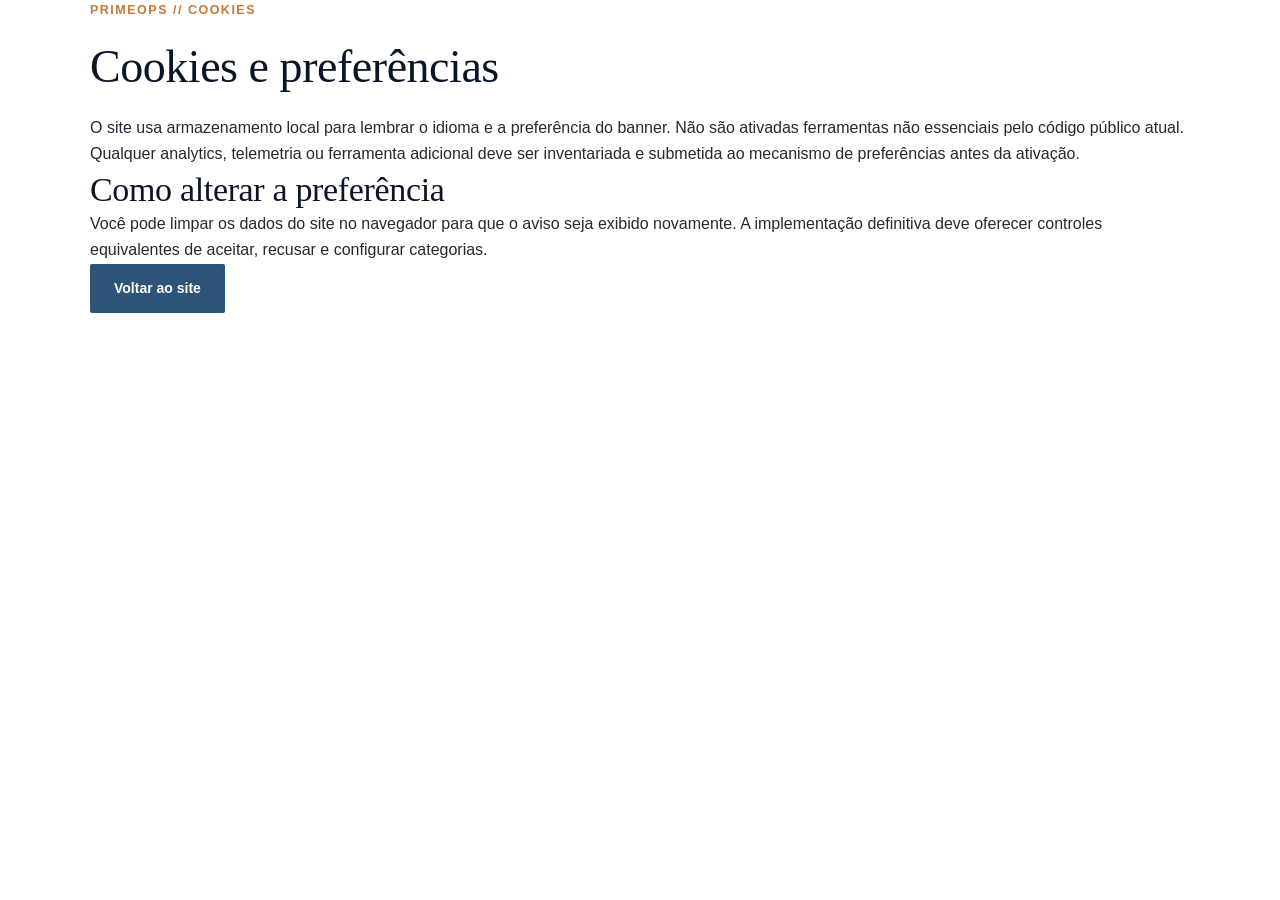
==== cookies.html @ 229255cd "Add audited website refactor and security policies" ====
<!doctype html>
<html lang="pt-BR">
<head><meta charset="utf-8"><meta name="viewport" content="width=device-width,initial-scale=1"><title>Cookies e preferências — PrimeOps</title><link rel="stylesheet" href="assets/css/styles.css"></head>
<body><main class="block"><div class="wrap"><p class="eyebrow">PRIMEOPS // COOKIES</p><h1>Cookies e preferências</h1><p>O site usa armazenamento local para lembrar o idioma e a preferência do banner. Não são ativadas ferramentas não essenciais pelo código público atual. Qualquer analytics, telemetria ou ferramenta adicional deve ser inventariada e submetida ao mecanismo de preferências antes da ativação.</p><h2>Como alterar a preferência</h2><p>Você pode limpar os dados do site no navegador para que o aviso seja exibido novamente. A implementação definitiva deve oferecer controles equivalentes de aceitar, recusar e configurar categorias.</p><p><a class="btn-primary" href="index.html">Voltar ao site</a></p></div></main></body></html>
---- assets/css/styles.css ----
:root{
    --navy:#0A1628;
    --navy-2:#10203A;
    --navy-dark:#060C17;
    --white:#FFFFFF;
    --paper:#F4F5F7;
    --graphite:#232A33;
    --slate:#475467;
    --blue-accent:#2E5578;
    --blue-accent-hover:#3A6790;
    --copper:#C47A3A;
    --green-ok:#10B981;
    --line-l:rgba(35,42,51,0.13);
    --line-d:rgba(255,255,255,0.12);
    --serif:'Fraunces', serif;
    --sans:'IBM Plex Sans', sans-serif;
    --mono:'IBM Plex Mono', monospace;
    --maxw:1180px;
  }
  *{margin:0;padding:0;box-sizing:border-box;}
  html{scroll-behavior:smooth; scroll-padding-top: 80px;}
  body{
    font-family:var(--sans);
    color:var(--graphite);
    background:var(--white);
    font-size:16px;
    line-height:1.65;
    -webkit-font-smoothing:antialiased;
  }
  a{color:inherit;text-decoration:none;}
  .wrap{max-width:var(--maxw);margin:0 auto;padding:0 40px;}
  @media (max-width:640px){ .wrap{padding:0 24px;} }

  /* HEADER & NAVIGATION */
  header{
    position:sticky;top:0;z-index:80;
    background:rgba(255,255,255,0.98);
    backdrop-filter:blur(8px);
    border-bottom:1px solid var(--line-l);
  }
  nav{
    max-width:var(--maxw);margin:0 auto;padding:12px 40px;
    display:flex;align-items:center;justify-content:space-between;
  }
  
  .brand-logo-wrap {
    display: flex;
    align-items: center;
  }
  .brand-logo-img {
    height: 48px;
    width: auto;
    display: block;
    object-fit: contain;
    border-radius: 2px;
  }

  .navlinks{display:flex;gap:32px;}
  .navlinks a{font-size:14px;color:var(--slate);transition:color .15s;font-weight:500;}
  .navlinks a:hover{color:var(--navy);}
  .nav-right{display:flex;align-items:center;gap:20px;}
  .lang-toggle{display:flex;gap:2px;font-family:var(--mono);font-size:11.5px;}
  .lang-toggle button{
    background:none;border:1px solid var(--line-l);
    padding:5px 9px;color:var(--slate);cursor:pointer;
  }
  .lang-toggle button.active{
    background:var(--navy);color:#fff;border-color:var(--navy);
  }
  .btn-contact{
    font-size:13.5px;color:var(--navy);
    border:0;border-bottom:1px solid var(--navy);
    background:transparent;padding:0 0 2px;cursor:pointer;font-weight:600;
  }
  @media (max-width:920px){ .navlinks{display:none;} }

  /* HERO */
  .hero{padding:70px 0 60px;}
  .hero-grid{
    display:grid;grid-template-columns:1.08fr 0.92fr;gap:50px;align-items:center;
  }
  @media (max-width:940px){ .hero-grid{grid-template-columns:1fr;gap:40px;} }

  .eyebrow{
    font-size:12.5px;letter-spacing:0.12em;color:var(--copper);
    margin-bottom:18px;font-weight:600;
  }
  h1{
    font-family:var(--serif);font-weight:500;
    font-size:clamp(32px,4vw,46px);
    line-height:1.22;color:var(--navy);
    letter-spacing:-0.01em;margin-bottom:20px;
  }
  .hero-sub{
    color:var(--slate);font-size:16px;max-width:48ch;
    line-height:1.7;margin-bottom:32px;
  }
  .hero-ctas{display:flex;gap:20px;align-items:center;flex-wrap:wrap;}
  .btn-primary{
    background:var(--blue-accent);color:#fff;
    padding:13px 24px;font-size:14px;font-weight:600;
    border-radius:2px;
    transition:background-color .15s ease;
    display:inline-block;cursor:pointer;border:none;
  }
  .btn-primary:hover{background:var(--blue-accent-hover);}
  .btn-ghost{font-size:14px;color:var(--navy);border-bottom:1px solid var(--line-l);padding-bottom:2px;}

  /* DIAGRAM PANEL PASTEL CLEAN */
  .diagram-panel{
    border:1px solid var(--line-l);border-radius:2px;
    padding:38px 28px;background:var(--paper);
  }
  .diagram{display:flex;flex-direction:column;align-items:center;}
  .d-top{
    display:flex;align-items:center;gap:8px;
    font-family:var(--serif);font-size:14px;letter-spacing:0.04em;color:var(--navy);
  }
  .d-dot{
    width:6px;height:6px;border-radius:50%;background:var(--copper);
  }
  @keyframes pulse { 0%,100% { opacity:0.3; } 50% { opacity:1; } }
  .d-trunk{width:1px;height:22px;background:var(--line-l);}
  .d-trunk.short{height:16px;}
  .d-branches{
    display:flex;width:100%;justify-content:space-between;
    border-top:1px solid var(--line-l);padding-top:0;
  }
  .d-branch{flex:1;display:flex;flex-direction:column;align-items:center;}
  .d-drop{width:1px;height:16px;background:var(--line-l);}
  .d-leaf{font-size:11.5px;color:var(--slate);margin-top:6px;text-align:center;}
  .d-node{
    font-family:var(--serif);font-size:14.5px;letter-spacing:0.03em;
    color:var(--navy);text-align:center;
  }

  /* METRICS STRIP */
  .metrics-strip{
    display:grid;grid-template-columns:repeat(4,1fr);
    background:var(--paper);border-top:1px solid var(--line-l);border-bottom:1px solid var(--line-l);padding:24px 0;
  }
  @media (max-width:760px){ .metrics-strip{grid-template-columns:repeat(2,1fr);gap:16px;} }
  .metric-item{text-align:center;padding:0 10px;}
  .metric-val{font-family:var(--serif);font-size:26px;color:var(--navy);font-weight:600;}
  .metric-lbl{font-size:11.5px;color:var(--slate);margin-top:2px;font-family:var(--mono);}

  section.block{padding:70px 0;}
  .head{max-width:660px;margin-bottom:36px;}
  h2{
    font-family:var(--serif);font-weight:500;
    font-size:clamp(26px,3vw,34px);line-height:1.28;
    color:var(--navy);letter-spacing:-0.01em;
  }
  .head p{color:var(--slate);font-size:15px;margin-top:10px;max-width:58ch;line-height:1.7;}

  /* VISIBILIDADE / EXPOSIÇÃO / DECISÃO */
  .vis-grid {
    display: grid;
    grid-template-columns: repeat(3, 1fr);
    gap: 24px;
    margin-top: 24px;
  }
  @media(max-width:768px){ .vis-grid { grid-template-columns: 1fr; } }
  .vis-card {
    border: 1px solid var(--line-l);
    border-radius: 2px;
    padding: 28px;
    background: var(--paper);
  }
  .vis-card h3 { font-family: var(--serif); font-size: 20px; color: var(--navy); margin-bottom: 6px; }
  .vis-card .sub { font-family: var(--mono); font-size: 11px; color: var(--copper); margin-bottom: 12px; font-weight: 600; }
  .vis-card p { font-size: 14px; color: var(--slate); line-height: 1.6; }

  /* WORKFLOWS 01-04 */
  .workflow-grid {
    display: grid;
    grid-template-columns: repeat(4, 1fr);
    gap: 18px;
    margin-top: 32px;
  }
  @media(max-width:900px){ .workflow-grid { grid-template-columns: repeat(2, 1fr); } }
  @media(max-width:540px){ .workflow-grid { grid-template-columns: 1fr; } }
  .wf-item {
    border-top: 2px solid var(--navy);
    padding-top: 14px;
  }
  .wf-num { font-family: var(--serif); font-size: 24px; color: var(--copper); font-weight: 600; margin-bottom: 6px; }
  .wf-item h4 { font-family: var(--sans); font-size: 15px; color: var(--navy); margin-bottom: 6px; font-weight: 600; }
  .wf-item p { font-size: 13px; color: var(--slate); line-height: 1.5; }

  /* SEÇÃO CHAT DEMO COM TRADUÇÃO COMPLETA */
  .agent-demo-section {
    background: var(--navy-dark);
    color: #EDEEF0;
    padding: 80px 0;
  }
  .agent-demo-section h2 { color: #F5F6F7; }
  .agent-demo-section p { color: #A9B2C0; }

  .chat-box-container {
    max-width: 680px;
    margin: 36px auto 0;
    background: #091220;
    border: 1px solid rgba(255,255,255,0.1);
    border-radius: 6px;
    padding: 24px;
    font-family: var(--sans);
    box-shadow: 0 20px 40px rgba(0,0,0,0.4);
  }
  .chat-header {
    display: flex; justify-content: space-between; align-items: center;
    border-bottom: 1px solid rgba(255,255,255,0.08); padding-bottom: 12px; margin-bottom: 20px;
    font-family: var(--mono); font-size: 12px; color: #A9B2C0;
  }
  .chat-status { display: flex; align-items: center; gap: 6px; color: var(--green-ok); }
  .chat-dot { width: 6px; height: 6px; border-radius: 50%; background: var(--green-ok); }

  .chat-messages { display: flex; flex-direction: column; gap: 16px; }
  .msg-bubble {
    max-width: 82%; padding: 12px 16px; border-radius: 4px; font-size: 13.5px; line-height: 1.5;
  }
  .msg-user {
    align-self: flex-end; background: var(--blue-accent); color: #fff; border-bottom-right-radius: 0;
  }
  .msg-agent {
    align-self: flex-start; background: rgba(255,255,255,0.05); border: 1px solid rgba(255,255,255,0.08); color: #E2E8F0; border-bottom-left-radius: 0;
  }
  .msg-time { font-family: var(--mono); font-size: 10px; opacity: 0.6; margin-top: 4px; text-align: right; }

  /* SETORES / TARGET INDUSTRIES */
  .industries-grid {
    display: grid;
    grid-template-columns: repeat(4, 1fr);
    gap: 20px;
    margin-top: 32px;
  }
  @media(max-width:900px){ .industries-grid { grid-template-columns: repeat(2, 1fr); } }
  @media(max-width:540px){ .industries-grid { grid-template-columns: 1fr; } }
  .ind-card {
    border: 1px solid var(--line-l);
    border-radius: 2px;
    padding: 24px 18px;
    background: var(--white);
  }
  .ind-icon { font-size: 28px; margin-bottom: 12px; }
  .ind-card h3 { font-family: var(--sans); font-size: 16px; color: var(--navy); margin-bottom: 8px; font-weight: 600; }
  .ind-card p { font-size: 13px; color: var(--slate); line-height: 1.55; }

  /* SOLUTIONS DETALHADAS */
  .solutions-grid {
    display: grid;
    grid-template-columns: repeat(2, 1fr);
    gap: 24px;
    margin-top: 24px;
  }
  @media(max-width:768px){ .solutions-grid { grid-template-columns: 1fr; } }
  .sol-card {
    border: 1px solid var(--line-l);
    border-radius: 2px;
    padding: 28px;
    background: var(--white);
    transition: transform 0.2s ease, border-color 0.2s ease;
  }
  .sol-card:hover { border-color: var(--navy); transform: translateY(-2px); }
  .sol-card h3 { font-family: var(--serif); font-size: 20px; color: var(--navy); margin-bottom: 8px; }
  .sol-card p { font-size: 14px; color: var(--slate); line-height: 1.6; }

  /* WHAT WE DO & DASHBOARD NOC */
  .whatwedo{background:var(--navy-dark);color:#EDEEF0;padding:70px 0;}
  .whatwedo .head h2{color:#F5F6F7;}
  .whatwedo .head p{color:#A9B2C0;}

  /* PAINEL NOC MULTI-GRÁFICO */
  .noc-suite {
    background: #091220;
    border: 1px solid rgba(255,255,255,0.1);
    border-radius: 4px;
    padding: 22px;
    font-family: var(--mono);
    box-shadow: 0 20px 40px rgba(0,0,0,0.4);
  }
  .noc-top-bar {
    display: flex;
    justify-content: space-between;
    align-items: center;
    border-bottom: 1px solid rgba(255,255,255,0.08);
    padding-bottom: 12px;
    margin-bottom: 18px;
    flex-wrap: wrap;
    gap: 12px;
  }
  .noc-title-tag { font-size: 11px; color: #8A96A8; letter-spacing: 0.08em; display:flex; align-items:center; gap:10px; }
  .noc-timer { font-size: 11px; color: var(--copper); background: rgba(196,122,58,0.1); padding: 3px 8px; border-radius: 2px; }

  .noc-metrics-grid {
    display: grid;
    grid-template-columns: repeat(4, 1fr);
    gap: 12px;
    margin-bottom: 18px;
  }
  @media(max-width:860px){ .noc-metrics-grid { grid-template-columns: repeat(2, 1fr); } }
  
  .noc-metric-card {
    background: rgba(255,255,255,0.03);
    border: 1px solid rgba(255,255,255,0.06);
    padding: 12px;
    border-radius: 3px;
    display: flex;
    align-items: center;
    gap: 12px;
  }
  .gauge-svg { width: 36px; height: 36px; }
  .gauge-bg { fill: none; stroke: rgba(255,255,255,0.1); stroke-width: 4; }
  .gauge-fill { fill: none; stroke: var(--copper); stroke-width: 4; stroke-dasharray: 100; stroke-dashoffset: 20; transition: stroke-dashoffset 0.8s ease; }
  .gauge-fill.blue { stroke: var(--blue-accent); stroke-dashoffset: 35; }
  
  .metric-card-data { display: flex; flex-direction: column; }
  .metric-card-num { font-size: 17px; font-weight: 600; color: #fff; font-family: var(--sans); }
  .metric-card-lbl { font-size: 9.5px; color: #788596; margin-top: 1px; }

  .noc-charts-row {
    display: grid;
    grid-template-columns: 1.6fr 1fr;
    gap: 14px;
    margin-bottom: 18px;
  }
  @media(max-width:860px){ .noc-charts-row { grid-template-columns: 1fr; } }

  .noc-main-chart {
    background: rgba(0,0,0,0.3);
    border: 1px solid rgba(255,255,255,0.06);
    padding: 12px 12px 6px 42px;
    border-radius: 3px;
    position: relative;
  }
  .chart-grid-pattern {
    position: absolute; top:26px; left:42px; right:12px; bottom:22px;
    background-size: 30px 18px;
    background-image: 
      linear-gradient(to right, rgba(255, 255, 255, 0.03) 1px, transparent 1px),
      linear-gradient(to bottom, rgba(255, 255, 255, 0.03) 1px, transparent 1px);
    pointer-events: none;
  }

  .axis-y {
    position: absolute; left: 6px; top: 26px; bottom: 22px;
    display: flex; flex-direction: column; justify-content: space-between;
    font-size: 8px; color: #526071; font-family: var(--mono);
  }
  .axis-x {
    display: flex; justify-content: space-between;
    padding-top: 4px; font-size: 8px; color: #526071; font-family: var(--mono);
  }

  .noc-chart-legend {
    display: flex; gap: 14px; margin-bottom: 6px; font-size: 9.5px; color: #8A96A8;
  }
  .legend-item { display: flex; align-items: center; gap: 5px; }
  .legend-line-main { width: 10px; height: 2px; background: var(--copper); }
  .legend-line-sub { width: 10px; height: 2px; background: var(--blue-accent); border-top: 1px dashed var(--blue-accent); }

  .noc-svg-chart { width: 100%; height: 65px; overflow: visible; }
  .line-main { fill: none; stroke: var(--copper); stroke-width: 2; filter: none; transition: d 0.6s ease-in-out; }
  .line-sub { fill: none; stroke: var(--blue-accent); stroke-width: 1.5; stroke-dasharray: 3 3; opacity: 0.8; transition: d 0.6s ease-in-out; }

  .noc-side-charts {
    display: flex;
    flex-direction: column;
    gap: 10px;
  }
  .discrete-card {
    background: rgba(0,0,0,0.3);
    border: 1px solid rgba(255,255,255,0.06);
    padding: 10px 12px;
    border-radius: 3px;
    font-size: 10.5px;
  }
  .discrete-title { font-size: 9.5px; color: #788596; letter-spacing: 0.05em; margin-bottom: 6px; }
  
  .proto-bar-container { display: flex; flex-direction: column; gap: 5px; }
  .proto-row { display: flex; justify-content: space-between; font-size: 9.5px; color: #A9B2C0; }
  .proto-track { height: 4px; background: rgba(255,255,255,0.08); border-radius: 2px; overflow: hidden; display: flex; }
  .proto-fill-1 { width: 78%; background: var(--blue-accent); }
  .proto-fill-2 { width: 14%; background: var(--copper); }
  .proto-fill-3 { width: 8%; background: var(--slate); }

  .services-grid { display: grid; grid-template-columns: repeat(4, 1fr); gap: 5px; margin-top: 3px; }
  .service-node {
    background: rgba(255,255,255,0.02);
    border: 1px solid rgba(255,255,255,0.06);
    padding: 5px;
    text-align: center;
    border-radius: 2px;
    font-size: 9px;
    color: #8A96A8;
  }
  .service-node.active { border-color: rgba(16, 185, 129, 0.4); color: #D1D5DB; }

  .noc-nodes-row {
    display: flex;
    justify-content: space-between;
    background: #040912;
    border: 1px solid rgba(255,255,255,0.05);
    padding: 8px 14px;
    border-radius: 2px;
    font-size: 10px;
    color: #94A3B8;
    flex-wrap: wrap;
    gap: 10px;
  }
  .node-item { display: flex; align-items: center; gap: 5px; }
  .node-dot { width: 6px; height: 6px; border-radius: 50%; background: var(--green-ok); }

  /* SEÇÃO METHOD */
  .method-steps {
    display: grid;
    grid-template-columns: repeat(4, 1fr);
    gap: 18px;
    margin-top: 24px;
  }
  @media(max-width:900px){ .method-steps { grid-template-columns: repeat(2, 1fr); } }
  @media(max-width:540px){ .method-steps { grid-template-columns: 1fr; } }
  
  .method-step-card {
    background: var(--paper);
    border: 1px solid var(--line-l);
    border-radius: 2px;
    padding: 24px 18px;
    position: relative;
  }
  .method-step-num {
    font-family: var(--mono);
    font-size: 11px;
    color: var(--copper);
    font-weight: 600;
    margin-bottom: 10px;
  }
  .method-step-card h3 {
    font-family: var(--serif);
    font-size: 17px;
    color: var(--navy);
    margin-bottom: 8px;
  }
  .method-step-card p {
    font-size: 13px;
    color: var(--slate);
    line-height: 1.55;
  }

  .method-quote {
    font-family: var(--serif);
    font-style: italic;
    font-size: 18px;
    color: var(--navy);
    text-align: center;
    margin-top: 36px;
    padding: 20px;
    background: var(--paper);
    border: 1px solid var(--line-l);
  }

  /* PRICING GRID */
  .pricing-grid{
    display:grid;grid-template-columns:repeat(4,1fr);gap:18px;
    margin-top:18px;
  }
  @media (max-width:1024px){ .pricing-grid{grid-template-columns:repeat(2,1fr);} }
  @media (max-width:640px){ .pricing-grid{grid-template-columns:1fr;} }
  
  .price-card{
    border:1px solid var(--line-l);border-radius:2px;
    padding:24px 18px;background:var(--white);
    display:flex;flex-direction:column;justify-content:space-between;
    transition: border-color 0.2s ease, box-shadow 0.2s ease;
  }
  .price-card:hover {
    border-color: var(--navy);
    box-shadow: 0 8px 24px rgba(10,22,40,0.06);
  }
  .price-tag{font-family:var(--mono);font-size:9.5px;color:var(--copper);letter-spacing:0.1em;margin-bottom:8px;font-weight:600;}
  .price-card h3{font-family:var(--serif);font-size:17px;color:var(--navy);margin-bottom:6px;}
  .price-card .desc{font-size:12.5px;color:var(--slate);margin-bottom:14px;line-height:1.5;}
  .price-amount{font-family:var(--serif);font-size:24px;color:var(--navy);font-weight:600;margin-bottom:4px;}
  .price-amount span{font-family:var(--sans);font-size:12px;color:var(--slate);font-weight:400;}
  .price-setup{font-size:10.5px;color:var(--copper);font-family:var(--mono);margin-bottom:12px;}
  
  .price-features{list-style:none;margin-bottom:20px;font-size:12px;color:var(--graphite);}
  .price-features li{margin-bottom:6px;padding-left:14px;position:relative;}
  .price-features li::before{content:"✓";position:absolute;left:0;color:var(--blue-accent);font-weight:bold;}

  .btn-card{
    width:100%;text-align:center;padding:9px 0;font-size:12px;font-weight:600;
    border:1px solid var(--navy);color:var(--navy);border-radius:2px;display:block;cursor:pointer;
    background: transparent; transition: all 0.2s ease;
  }
  .btn-card:hover{ background:var(--navy); color:#fff; }

  /* SEÇÃO ABOUT CORRIGIDA E ALINHADA LADO A LADO */
  .about-section {
    background: var(--paper);
    border-top: 1px solid var(--line-l);
    border-bottom: 1px solid var(--line-l);
    padding: 70px 0;
  }
  .about-grid {
    display: grid;
    grid-template-columns: 1fr 1fr;
    gap: 40px;
    align-items: start;
  }
  @media(max-width:860px){ .about-grid { grid-template-columns: 1fr; gap: 32px; } }
  .about-content h2 { font-family: var(--serif); font-size: 28px; color: var(--navy); margin-bottom: 16px; }
  .about-content p { font-size: 14.5px; color: var(--slate); line-height: 1.65; margin-bottom: 16px; }
  .about-pillars { list-style: none; display: flex; flex-direction: column; gap: 10px; margin-top: 20px; }
  .about-pillars li { font-size: 13.5px; color: var(--graphite); display: flex; align-items: center; gap: 10px; font-weight: 500; }
  .about-pillars li::before { content: "■"; color: var(--copper); font-size: 10px; }

  /* BANNER COOKIES LGPD */
  .cookie-banner {
    position: fixed;
    bottom: 20px;
    left: 20px;
    right: 20px;
    max-width: 520px;
    background: var(--navy-dark);
    border: 1px solid rgba(255,255,255,0.15);
    border-radius: 4px;
    padding: 16px 20px;
    color: #fff;
    font-size: 12px;
    box-shadow: 0 10px 30px rgba(0,0,0,0.4);
    z-index: 99;
    display: flex;
    align-items: center;
    justify-content: space-between;
    gap: 16px;
  }
  .cookie-btn {
    background: var(--blue-accent);
    color: #fff;
    border: none;
    padding: 8px 14px;
    border-radius: 2px;
    cursor: pointer;
    font-size: 11.5px;
    font-weight: 600;
  }

  /* MODAL POPUP */
  .modal-overlay{
    position:fixed;top:0;left:0;width:100%;height:100%;
    background:rgba(10,22,40,0.8);backdrop-filter:blur(4px);
    display:none;align-items:center;justify-content:center;z-index:100;
  }
  .modal-overlay.active{display:flex;}
  .modal-box{
    background:var(--white);padding:30px;max-width:500px;width:90%;
    border-radius:2px;border:1px solid var(--line-l);position:relative;
    max-height:90vh;overflow-y:auto;
  }
  .modal-close{
    position:absolute;top:14px;right:18px;font-size:18px;cursor:pointer;color:var(--slate);
  }
  .modal-box h3{font-family:var(--serif);color:var(--navy);font-size:19px;margin-bottom:4px;}
  .modal-box p{font-size:12.5px;color:var(--slate);margin-bottom:16px;}
  
  .form-group{margin-bottom:12px;}
  .form-group label{display:block;font-size:10.5px;font-family:var(--mono);color:var(--slate);margin-bottom:4px;}
  .form-group input[type="text"], .form-group input[type="email"], .form-group textarea{
    width:100%;padding:8px 10px;border:1px solid var(--line-l);font-family:var(--sans);font-size:13px;
  }

  .lgpd-consent{
    display:flex;align-items:flex-start;gap:8px;font-size:11px;color:var(--slate);
    margin-top:10px;margin-bottom:12px;line-height:1.4;
  }

  .btn-submit{
    width:100%;padding:10px;background:var(--navy);color:#fff;font-weight:600;font-size:13px;border:none;cursor:pointer;
  }

  /* FOOTER SIMPLIFICADO */
  footer{padding:36px 0 24px;border-top:1px solid var(--line-l);}
  .footer-top{display:flex;justify-content:space-between;align-items:center;flex-wrap:wrap;gap:18px;margin-bottom:20px;}
  .footer-brand .fb1{font-family:var(--serif);font-size:16px;color:var(--navy);font-weight:600;}
  .footer-brand .fb2{font-size:11.5px;color:var(--slate);margin-top:2px;}
  .footer-legal-links{display:flex;gap:18px;font-size:12px;color:var(--slate);}
  .footer-bottom{border-top:1px solid var(--line-l);padding-top:14px;display:flex;justify-content:space-between;font-size:11px;color:var(--slate);}


/* Refined interaction and accessibility layer */
:focus-visible{outline:3px solid var(--blue-accent-hover);outline-offset:3px}
button,a,input,textarea{font:inherit}
button{cursor:pointer}
.sr-only{position:absolute;width:1px;height:1px;padding:0;margin:-1px;overflow:hidden;clip:rect(0,0,0,0);white-space:nowrap;border:0}
.nav-toggle{display:none;background:transparent;border:1px solid var(--line-l);color:var(--navy);padding:7px 10px;font-family:var(--mono);font-size:12px}
.mobile-nav{display:none}
.demo-label{display:inline-block;margin:0 0 14px;padding:4px 8px;border:1px solid rgba(255,255,255,.22);color:#D9DEE6;font:600 10px/1.3 var(--mono);letter-spacing:.08em;text-transform:uppercase}
.demo-note{color:#A9B2C0;font-size:12px;line-height:1.5;margin-top:12px}
.status-dot{display:inline-block;width:7px;height:7px;border-radius:50%;background:var(--green-ok);margin-right:6px}
.cookie-actions{display:flex;gap:8px;flex-wrap:wrap;align-items:center}
.cookie-btn.secondary{background:transparent;border:1px solid rgba(255,255,255,.35)}
.preference-panel{display:none;margin-top:12px;padding-top:12px;border-top:1px solid rgba(255,255,255,.14);font-size:11px;color:#D9DEE6}
.preference-panel.active{display:block}
.form-help{display:block;font-size:11px;color:var(--slate);margin-top:4px;line-height:1.45}
.form-status{min-height:22px;margin-top:10px;font-size:12px;color:var(--slate)}
.form-status.error{color:#8A2E2E}
.form-status.success{color:#216344}
.modal-close{background:transparent;border:0;line-height:1;padding:4px}
.modal-overlay[aria-hidden="true"]{display:none}
.modal-overlay[aria-hidden="false"]{display:flex}
.chart-summary{font-size:11px;color:#B9C2CF;margin-top:8px;line-height:1.45}
@media (max-width:920px){
  .nav-toggle{display:inline-block}
  .nav-right{gap:10px}
  .navlinks{display:none}
  .mobile-nav{display:none;position:absolute;left:0;right:0;top:100%;background:var(--white);border-bottom:1px solid var(--line-l);padding:12px 24px;box-shadow:0 10px 24px rgba(10,22,40,.08)}
  .mobile-nav.active{display:flex;flex-direction:column;gap:12px}
  .mobile-nav a{color:var(--slate);font-size:14px;padding:8px 0}
}
@media (max-width:640px){
  nav{padding:10px 24px}
  .brand-logo-img{height:40px}
  .nav-right{gap:8px}
  .lang-toggle button{padding:6px 7px;font-size:10px}
  .btn-contact{font-size:12px}
  .cookie-banner{left:12px;right:12px;bottom:12px;display:block;padding:14px 16px}
  .cookie-banner > div{margin-bottom:12px}
  .cookie-actions{display:grid;grid-template-columns:1fr 1fr 1fr}
  .cookie-btn{min-height:40px;padding:8px 6px;font-size:11px}
  .cookie-actions .cookie-btn:first-child{grid-column:span 3}
  .msg-bubble{max-width:94%}
}
@media (prefers-reduced-motion:reduce){
  *,*::before,*::after{scroll-behavior:auto!important;animation-duration:.01ms!important;animation-iteration-count:1!important;transition-duration:.01ms!important}
  .d-dot{animation:none;opacity:1}
  .line-main{filter:none}
}
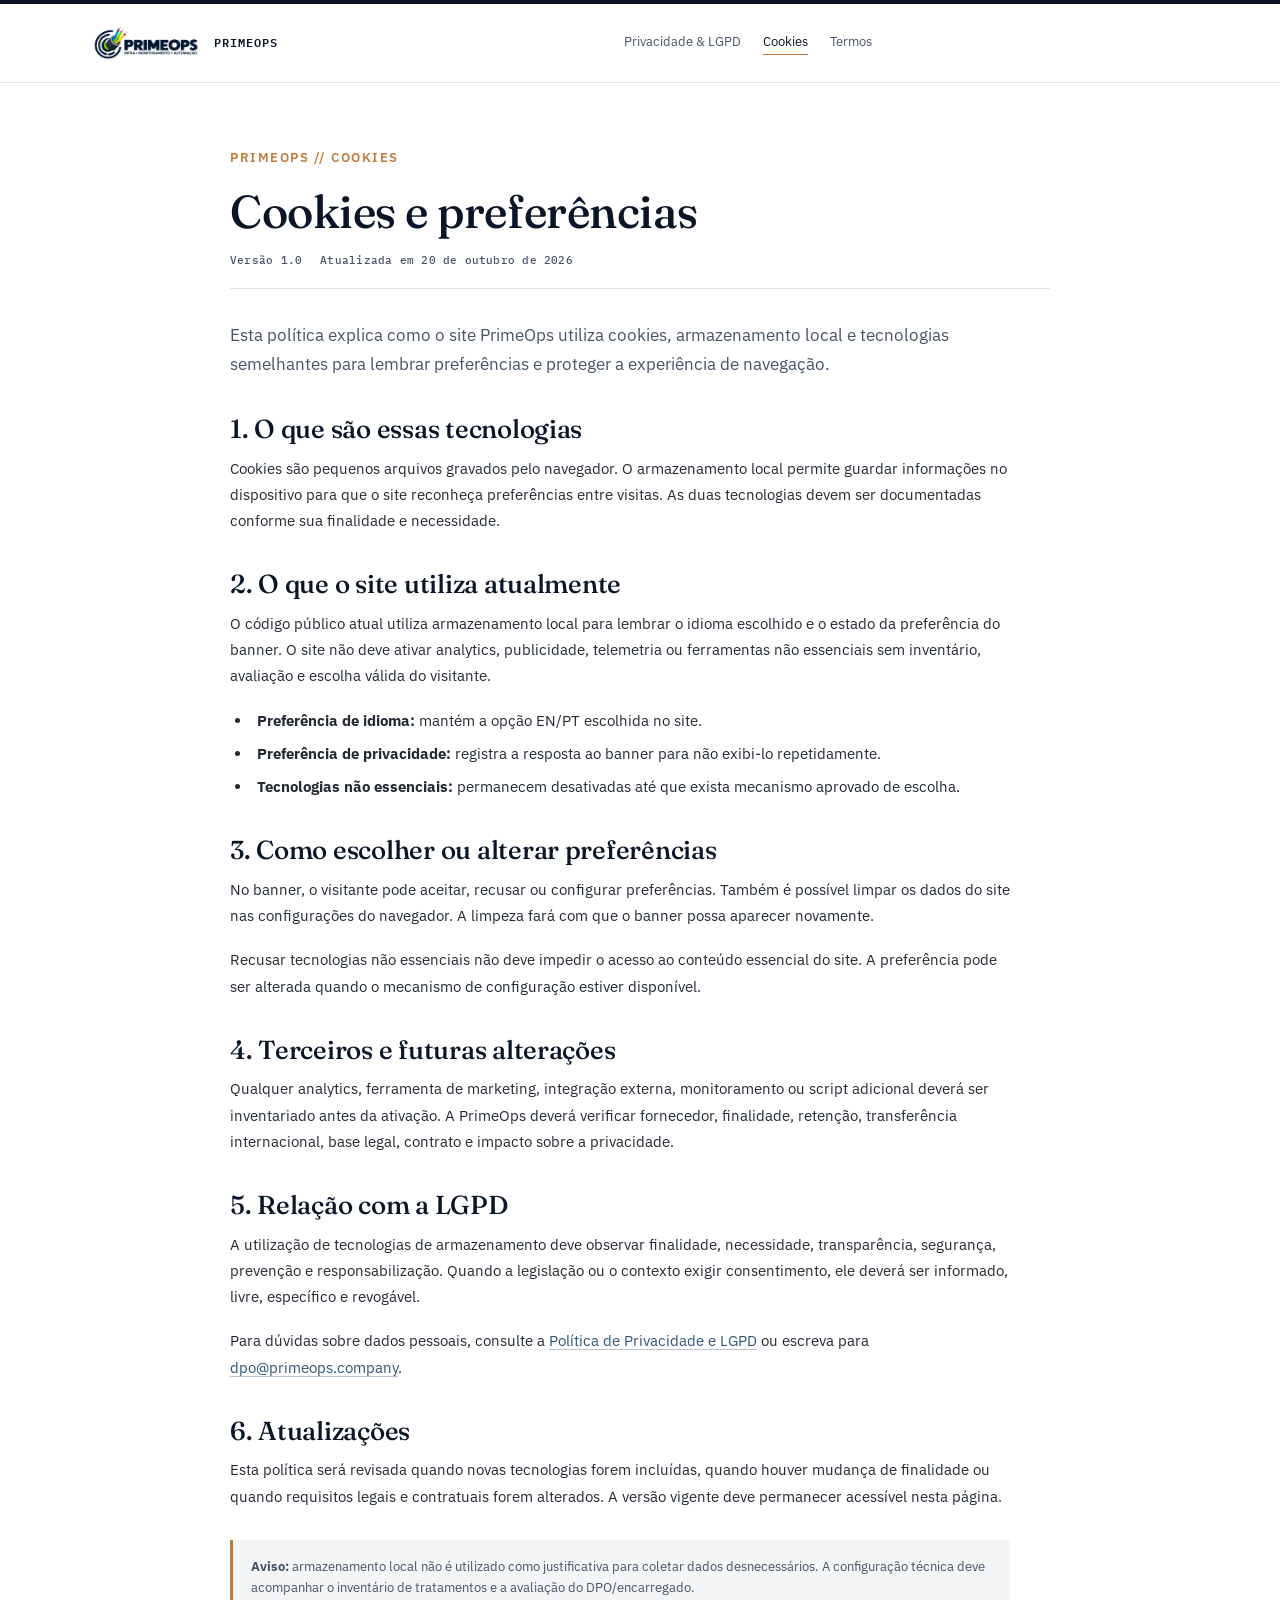
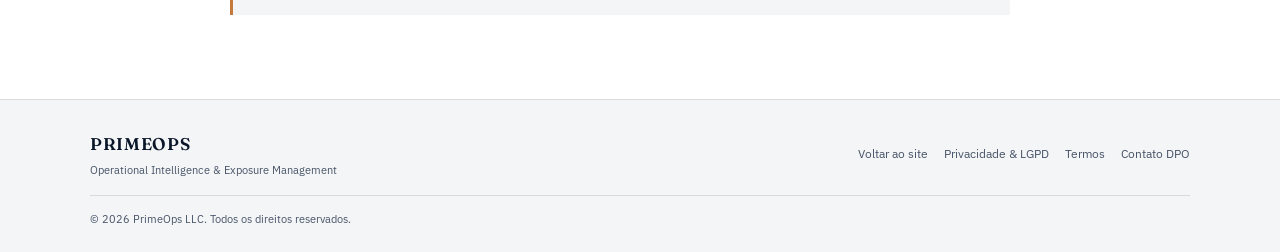
==== commit e65cc969: "Update BRL pricing and legal pages" ====
--- a/cookies.html
+++ b/cookies.html
@@ -1,4 +1,73 @@
 <!doctype html>
 <html lang="pt-BR">
-<head><meta charset="utf-8"><meta name="viewport" content="width=device-width,initial-scale=1"><title>Cookies e preferências — PrimeOps</title><link rel="stylesheet" href="assets/css/styles.css"></head>
-<body><main class="block"><div class="wrap"><p class="eyebrow">PRIMEOPS // COOKIES</p><h1>Cookies e preferências</h1><p>O site usa armazenamento local para lembrar o idioma e a preferência do banner. Não são ativadas ferramentas não essenciais pelo código público atual. Qualquer analytics, telemetria ou ferramenta adicional deve ser inventariada e submetida ao mecanismo de preferências antes da ativação.</p><h2>Como alterar a preferência</h2><p>Você pode limpar os dados do site no navegador para que o aviso seja exibido novamente. A implementação definitiva deve oferecer controles equivalentes de aceitar, recusar e configurar categorias.</p><p><a class="btn-primary" href="index.html">Voltar ao site</a></p></div></main></body></html>
+<head>
+  <meta charset="utf-8">
+  <meta name="viewport" content="width=device-width, initial-scale=1">
+  <meta name="description" content="Política de Cookies e Preferências da PrimeOps.">
+  <title>Cookies e Preferências — PrimeOps</title>
+  <link rel="preconnect" href="https://fonts.googleapis.com" crossorigin>
+  <link rel="preconnect" href="https://fonts.gstatic.com" crossorigin>
+  <link href="https://fonts.googleapis.com/css2?family=Fraunces:opsz,wght@9..144,400;9..144,500;9..144,600&family=IBM+Plex+Sans:wght@400;500;600;700&family=IBM+Plex+Mono:wght@500;600&display=swap" rel="stylesheet">
+  <link rel="stylesheet" href="assets/css/styles.css">
+</head>
+<body class="legal-body">
+  <header class="legal-header">
+    <div class="wrap legal-header-inner">
+      <a class="legal-brand" href="index.html" aria-label="PrimeOps — voltar ao início">
+        <img src="assets/images/primeops-logo-matriz-final.png" alt="PrimeOps" class="legal-brand-logo">
+        <span>PRIMEOPS</span>
+      </a>
+      <nav class="legal-nav" aria-label="Navegação legal">
+        <a href="privacy.html">Privacidade &amp; LGPD</a>
+        <a href="cookies.html" aria-current="page">Cookies</a>
+        <a href="terms.html">Termos</a>
+      </nav>
+    </div>
+  </header>
+
+  <main class="legal-page">
+    <div class="wrap legal-wrap">
+      <p class="eyebrow">PRIMEOPS // COOKIES</p>
+      <h1>Cookies e preferências</h1>
+      <div class="legal-meta"><span>Versão 1.0</span><span>Atualizada em 20 de outubro de 2026</span></div>
+      <div class="legal-content">
+        <p class="legal-lead">Esta política explica como o site PrimeOps utiliza cookies, armazenamento local e tecnologias semelhantes para lembrar preferências e proteger a experiência de navegação.</p>
+
+        <h2>1. O que são essas tecnologias</h2>
+        <p>Cookies são pequenos arquivos gravados pelo navegador. O armazenamento local permite guardar informações no dispositivo para que o site reconheça preferências entre visitas. As duas tecnologias devem ser documentadas conforme sua finalidade e necessidade.</p>
+
+        <h2>2. O que o site utiliza atualmente</h2>
+        <p>O código público atual utiliza armazenamento local para lembrar o idioma escolhido e o estado da preferência do banner. O site não deve ativar analytics, publicidade, telemetria ou ferramentas não essenciais sem inventário, avaliação e escolha válida do visitante.</p>
+        <ul>
+          <li><strong>Preferência de idioma:</strong> mantém a opção EN/PT escolhida no site.</li>
+          <li><strong>Preferência de privacidade:</strong> registra a resposta ao banner para não exibi-lo repetidamente.</li>
+          <li><strong>Tecnologias não essenciais:</strong> permanecem desativadas até que exista mecanismo aprovado de escolha.</li>
+        </ul>
+
+        <h2>3. Como escolher ou alterar preferências</h2>
+        <p>No banner, o visitante pode aceitar, recusar ou configurar preferências. Também é possível limpar os dados do site nas configurações do navegador. A limpeza fará com que o banner possa aparecer novamente.</p>
+        <p>Recusar tecnologias não essenciais não deve impedir o acesso ao conteúdo essencial do site. A preferência pode ser alterada quando o mecanismo de configuração estiver disponível.</p>
+
+        <h2>4. Terceiros e futuras alterações</h2>
+        <p>Qualquer analytics, ferramenta de marketing, integração externa, monitoramento ou script adicional deverá ser inventariado antes da ativação. A PrimeOps deverá verificar fornecedor, finalidade, retenção, transferência internacional, base legal, contrato e impacto sobre a privacidade.</p>
+
+        <h2>5. Relação com a LGPD</h2>
+        <p>A utilização de tecnologias de armazenamento deve observar finalidade, necessidade, transparência, segurança, prevenção e responsabilização. Quando a legislação ou o contexto exigir consentimento, ele deverá ser informado, livre, específico e revogável.</p>
+        <p>Para dúvidas sobre dados pessoais, consulte a <a href="privacy.html">Política de Privacidade e LGPD</a> ou escreva para <a href="mailto:dpo@primeops.company">dpo@primeops.company</a>.</p>
+
+        <h2>6. Atualizações</h2>
+        <p>Esta política será revisada quando novas tecnologias forem incluídas, quando houver mudança de finalidade ou quando requisitos legais e contratuais forem alterados. A versão vigente deve permanecer acessível nesta página.</p>
+        <div class="legal-note"><strong>Aviso:</strong> armazenamento local não é utilizado como justificativa para coletar dados desnecessários. A configuração técnica deve acompanhar o inventário de tratamentos e a avaliação do DPO/encarregado.</div>
+      </div>
+    </div>
+  </main>
+
+  <footer class="legal-footer">
+    <div class="wrap legal-footer-inner">
+      <div><strong>PRIMEOPS</strong><span>Operational Intelligence &amp; Exposure Management</span></div>
+      <div class="legal-footer-links"><a href="index.html">Voltar ao site</a><a href="privacy.html">Privacidade &amp; LGPD</a><a href="terms.html">Termos</a><a href="mailto:dpo@primeops.company">Contato DPO</a></div>
+      <small>© 2026 PrimeOps LLC. Todos os direitos reservados.</small>
+    </div>
+  </footer>
+</body>
+</html>
--- a/assets/css/styles.css
+++ b/assets/css/styles.css
@@ -636,3 +636,49 @@
   .d-dot{animation:none;opacity:1}
   .line-main{filter:none}
 }
+
+/* LEGAL DOCUMENTS */
+.legal-body{background:var(--white);min-height:100vh;display:flex;flex-direction:column}
+.legal-header{background:rgba(255,255,255,.98);border-top:4px solid var(--navy);border-bottom:1px solid var(--line-l)}
+.legal-header-inner{min-height:78px;display:flex;align-items:center;justify-content:space-between;gap:28px}
+.legal-brand{display:inline-flex;align-items:center;gap:12px;color:var(--navy);font-family:var(--mono);font-size:12px;font-weight:600;letter-spacing:.08em}
+.legal-brand-logo{width:auto;height:48px;display:block;object-fit:contain;border-radius:2px}
+.legal-nav{display:flex;align-items:center;gap:22px;flex-wrap:wrap;justify-content:flex-end}
+.legal-nav a{font-size:13px;color:var(--slate);border-bottom:1px solid transparent;padding-bottom:2px}
+.legal-nav a:hover,.legal-nav a[aria-current="page"]{color:var(--navy);border-color:var(--copper)}
+.legal-page{flex:1;padding:64px 0 84px}
+.legal-wrap{max-width:900px}
+.legal-wrap>.eyebrow{margin-bottom:16px}
+.legal-wrap h1{margin-bottom:12px}
+.legal-meta{display:flex;gap:18px;flex-wrap:wrap;color:var(--slate);font:500 11px/1.5 var(--mono);letter-spacing:.02em;border-bottom:1px solid var(--line-l);padding-bottom:20px;margin-bottom:32px}
+.legal-content{max-width:780px}
+.legal-content p,.legal-content li{font-size:15px;line-height:1.75;color:var(--graphite)}
+.legal-content p{margin-bottom:18px}
+.legal-content .legal-lead{font-size:17px;line-height:1.7;color:var(--slate);margin-bottom:34px}
+.legal-content h2{font-family:var(--serif);font-size:26px;line-height:1.25;color:var(--navy);font-weight:500;margin:34px 0 10px}
+.legal-content h3{font-family:var(--serif);font-size:20px;color:var(--navy);margin:24px 0 8px}
+.legal-content ul,.legal-content ol{margin:0 0 20px 22px}
+.legal-content li{padding-left:5px;margin-bottom:7px}
+.legal-content a{color:var(--blue-accent);text-decoration:underline;text-decoration-color:rgba(46,85,120,.35);text-underline-offset:3px}
+.legal-content a:hover{color:var(--navy)}
+.legal-note{border-left:3px solid var(--copper);background:var(--paper);padding:16px 18px;margin-top:30px;color:var(--slate);font-size:13px;line-height:1.65}
+.legal-footer{border-top:1px solid var(--line-l);padding:30px 0 24px;background:var(--paper)}
+.legal-footer-inner{display:grid;grid-template-columns:1fr auto;gap:16px 28px;align-items:center}
+.legal-footer-inner>div:first-child{display:flex;flex-direction:column;gap:3px;color:var(--navy)}
+.legal-footer-inner strong{font-family:var(--serif);font-size:17px;font-weight:600;letter-spacing:.04em}
+.legal-footer-inner span{font-size:11px;color:var(--slate)}
+.legal-footer-links{display:flex;gap:16px;flex-wrap:wrap;justify-content:flex-end;font-size:12px;color:var(--slate)}
+.legal-footer-links a:hover{color:var(--navy);text-decoration:underline;text-underline-offset:3px}
+.legal-footer small{grid-column:1/-1;border-top:1px solid var(--line-l);padding-top:14px;color:var(--slate);font-size:11px}
+.pricing-note{max-width:920px;margin:22px auto 0;color:var(--slate);font-size:11.5px;line-height:1.55;text-align:center}
+@media (max-width:700px){
+  .legal-header-inner{align-items:flex-start;flex-direction:column;padding-top:14px;padding-bottom:16px;gap:14px}
+  .legal-nav{justify-content:flex-start;gap:10px 18px}
+  .legal-page{padding:42px 0 58px}
+  .legal-content h2{font-size:23px}
+  .legal-content p,.legal-content li{font-size:14px}
+  .legal-content .legal-lead{font-size:16px}
+  .legal-footer-inner{grid-template-columns:1fr}
+  .legal-footer-links{justify-content:flex-start}
+  .legal-footer small{grid-column:auto}
+}
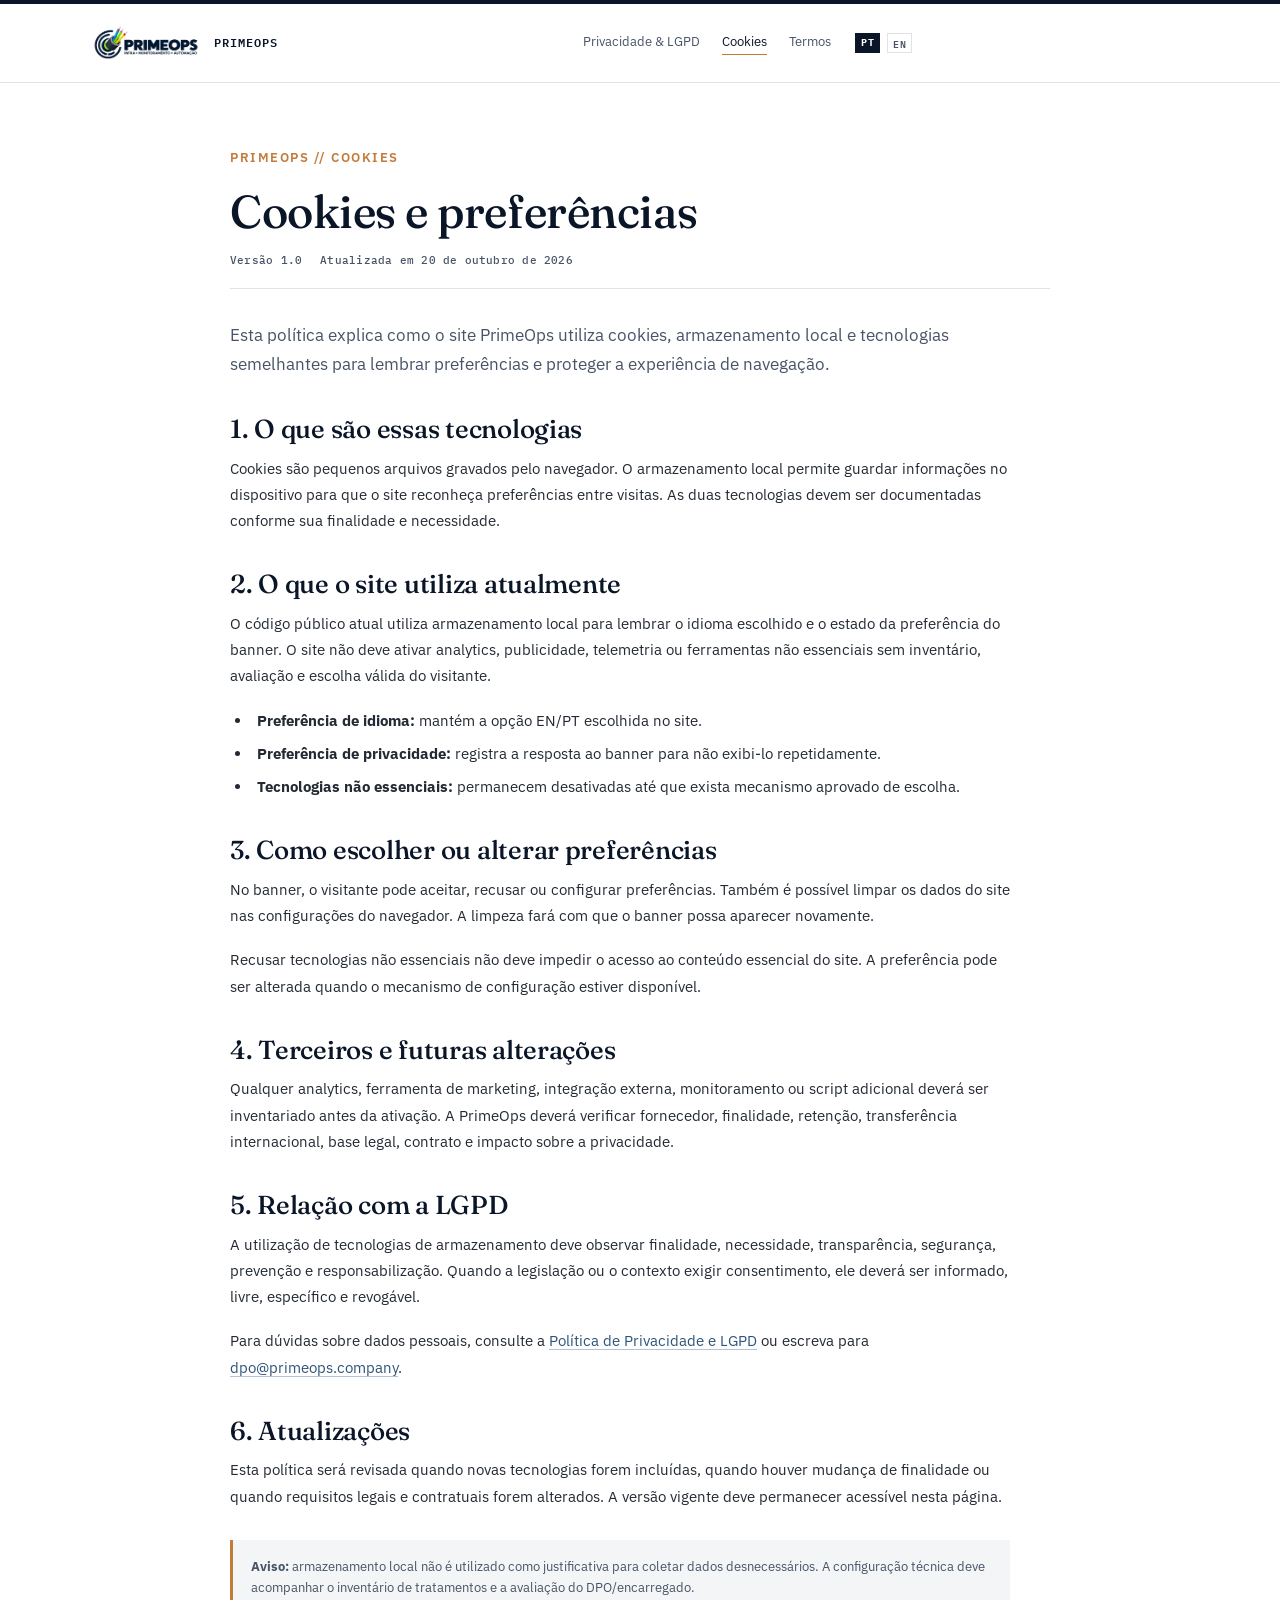
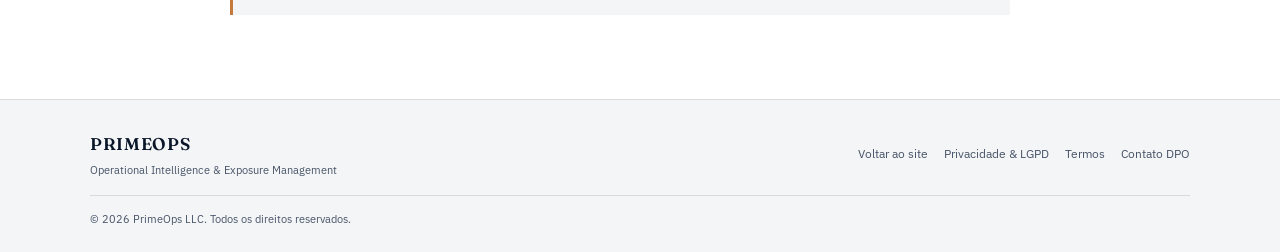
==== commit c7842472: "Add English legal pages and localized navigation" ====
--- a/cookies.html
+++ b/cookies.html
@@ -20,7 +20,7 @@
       <nav class="legal-nav" aria-label="Navegação legal">
         <a href="privacy.html">Privacidade &amp; LGPD</a>
         <a href="cookies.html" aria-current="page">Cookies</a>
-        <a href="terms.html">Termos</a>
+        <a href="terms.html">Termos</a><span class="legal-language"><strong>PT</strong><a href="cookies-en.html">EN</a></span>
       </nav>
     </div>
   </header>
--- a/assets/css/styles.css
+++ b/assets/css/styles.css
@@ -646,6 +646,7 @@
 .legal-nav{display:flex;align-items:center;gap:22px;flex-wrap:wrap;justify-content:flex-end}
 .legal-nav a{font-size:13px;color:var(--slate);border-bottom:1px solid transparent;padding-bottom:2px}
 .legal-nav a:hover,.legal-nav a[aria-current="page"]{color:var(--navy);border-color:var(--copper)}
+.legal-language{display:inline-flex;gap:7px;align-items:center;margin-left:2px;font:600 11px/1 var(--mono);letter-spacing:.04em}.legal-language a,.legal-language strong{padding:4px 5px;border:1px solid var(--line-l);font-size:10px}.legal-language strong{background:var(--navy);color:var(--white);border-color:var(--navy)}
 .legal-page{flex:1;padding:64px 0 84px}
 .legal-wrap{max-width:900px}
 .legal-wrap>.eyebrow{margin-bottom:16px}
